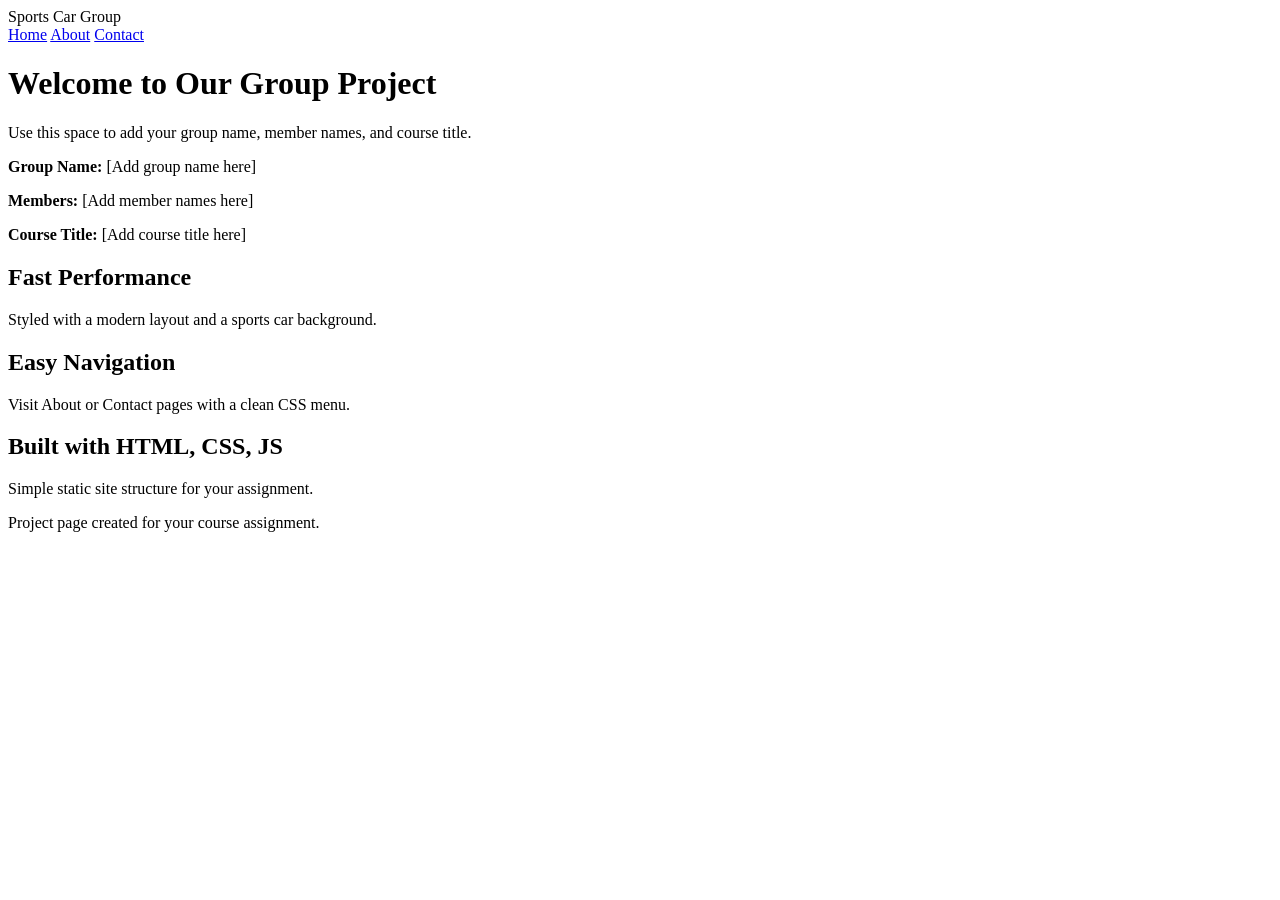
==== index.html @ dd1cf7d3 "Create index.html The beginning" ====
<!DOCTYPE html>
<html lang="en">
<head>
  <meta charset="UTF-8" />
  <meta name="viewport" content="width=device-width, initial-scale=1.0" />
  <title>Home | Sports Car Project</title>
  <link rel="stylesheet" href="styles.css" />
</head>
<body>
  <header class="site-header">
    <div class="logo">Sports Car Group</div>
    <nav class="site-nav">
      <a href="index.html" class="nav-link">Home</a>
      <a href="about.html" class="nav-link">About</a>
      <a href="contact.html" class="nav-link">Contact</a>
    </nav>
  </header>

  <main class="hero-section">
    <div class="hero-content">
      <h1>Welcome to Our Group Project</h1>
      <p>Use this space to add your group name, member names, and course title.</p>
      <div class="info-box">
        <p><strong>Group Name:</strong> [Add group name here]</p>
        <p><strong>Members:</strong> [Add member names here]</p>
        <p><strong>Course Title:</strong> [Add course title here]</p>
      </div>
    </div>
  </main>

  <section class="features">
    <div class="feature-card">
      <h2>Fast Performance</h2>
      <p>Styled with a modern layout and a sports car background.</p>
    </div>
    <div class="feature-card">
      <h2>Easy Navigation</h2>
      <p>Visit About or Contact pages with a clean CSS menu.</p>
    </div>
    <div class="feature-card">
      <h2>Built with HTML, CSS, JS</h2>
      <p>Simple static site structure for your assignment.</p>
    </div>
  </section>

  <footer class="site-footer">
    <p>Project page created for your course assignment.</p>
  </footer>

  <script src="script.js"></script>
</body>
</html>
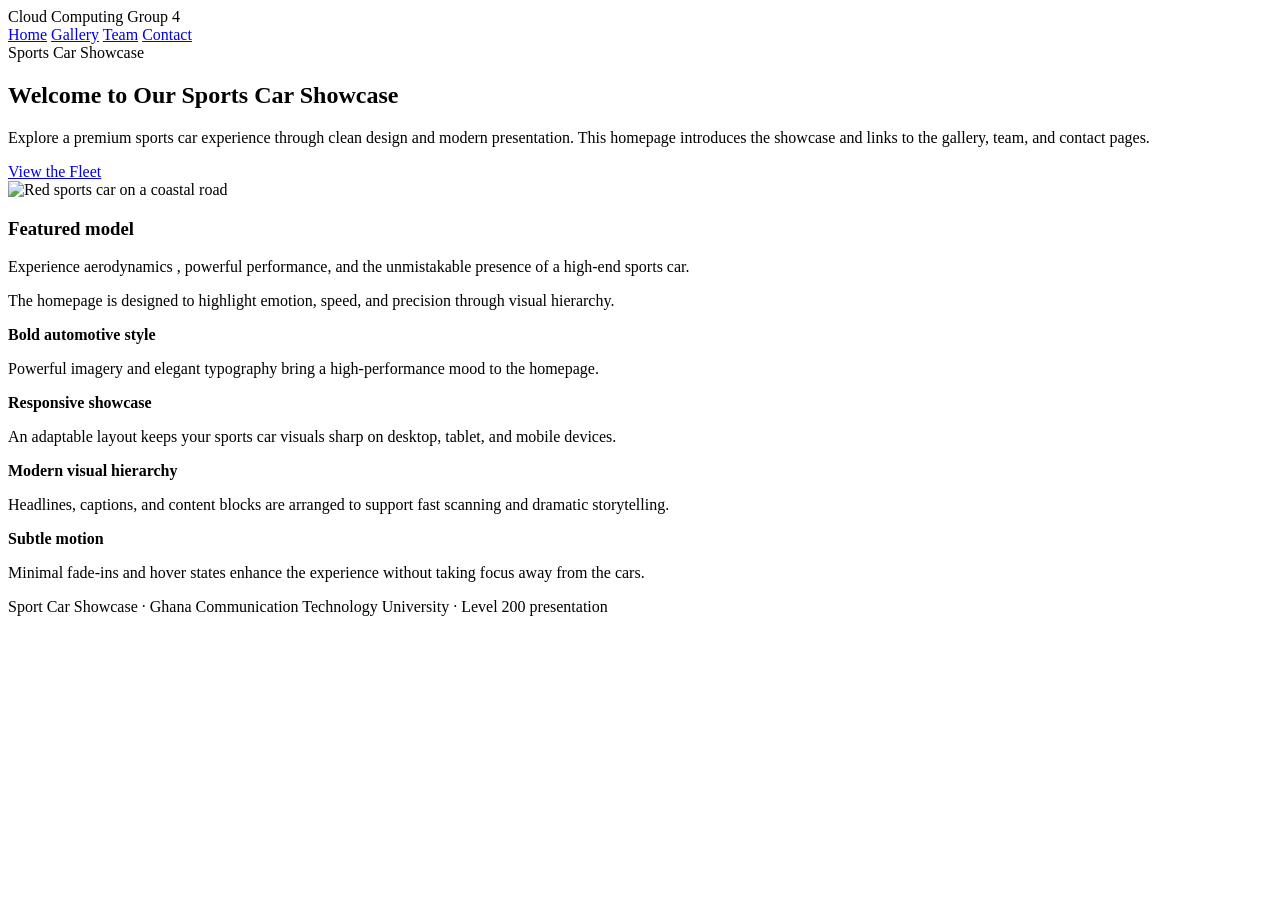
==== commit 90aa1730: "Update index.html" ====
--- a/index.html
+++ b/index.html
@@ -3,50 +3,61 @@
 <head>
   <meta charset="UTF-8" />
   <meta name="viewport" content="width=device-width, initial-scale=1.0" />
-  <title>Home | Sports Car Project</title>
+  <title>Group 4</title>
   <link rel="stylesheet" href="styles.css" />
 </head>
 <body>
-  <header class="site-header">
-    <div class="logo">Sports Car Group</div>
-    <nav class="site-nav">
-      <a href="index.html" class="nav-link">Home</a>
-      <a href="about.html" class="nav-link">About</a>
-      <a href="contact.html" class="nav-link">Contact</a>
-    </nav>
-  </header>
+  <div class="page-shell">
+    <header>
+      <div class="logo">Cloud Computing Group 4</div>
+      <nav class="nav-links">
+        <a href="index.html">Home</a>
+        <a href="gallery.html">Gallery</a>
+        <a href="team.html">Team</a>
+        <a href="contact.html">Contact</a>
+      </nav>
+    </header>
 
-  <main class="hero-section">
-    <div class="hero-content">
-      <h1>Welcome to Our Group Project</h1>
-      <p>Use this space to add your group name, member names, and course title.</p>
-      <div class="info-box">
-        <p><strong>Group Name:</strong> [Add group name here]</p>
-        <p><strong>Members:</strong> [Add member names here]</p>
-        <p><strong>Course Title:</strong> [Add course title here]</p>
+    <section id="overview" class="hero">
+      <div class="hero-copy">
+        <span class="eyebrow">Sports Car Showcase</span>
+        <h1>Welcome to Our Sports Car Showcase</h1>
+        <p>
+          Explore a premium sports car experience through clean design and modern presentation. This homepage introduces the showcase and links to the gallery, team, and contact pages.
+        </p>
+        <a class="button-primary" href="gallery.html">View the Fleet</a>
       </div>
-    </div>
-  </main>
+      <div class="hero-visual">
+        <img class="hero-image" src="https://images.unsplash.com/photo-1503376780353-7e6692767b70?auto=format&fit=crop&w=900&q=80" alt="Red sports car on a coastal road" />
+        <div class="visual-card">
+          <h3>Featured model</h3>
+          <p>Experience aerodynamics , powerful performance, and the unmistakable presence of a high-end sports car.</p>
+          <p style="margin-top:1rem;color:var(--muted);">The homepage is designed to highlight emotion, speed, and precision through visual hierarchy.</p>
+        </div>
+      </div>
+    </section>
 
-  <section class="features">
-    <div class="feature-card">
-      <h2>Fast Performance</h2>
-      <p>Styled with a modern layout and a sports car background.</p>
-    </div>
-    <div class="feature-card">
-      <h2>Easy Navigation</h2>
-      <p>Visit About or Contact pages with a clean CSS menu.</p>
-    </div>
-    <div class="feature-card">
-      <h2>Built with HTML, CSS, JS</h2>
-      <p>Simple static site structure for your assignment.</p>
-    </div>
-  </section>
-
-  <footer class="site-footer">
-    <p>Project page created for your course assignment.</p>
-  </footer>
-
-  <script src="script.js"></script>
+    <section id="features" class="feature-grid">
+      <article class="feature-card">
+        <strong>Bold automotive style</strong>
+        <p>Powerful imagery and elegant typography bring a high-performance mood to the homepage.</p>
+      </article>
+      <article class="feature-card">
+        <strong>Responsive showcase</strong>
+        <p>An adaptable layout keeps your sports car visuals sharp on desktop, tablet, and mobile devices.</p>
+      </article>
+      <article class="feature-card">
+        <strong>Modern visual hierarchy</strong>
+        <p>Headlines, captions, and content blocks are arranged to support fast scanning and dramatic storytelling.</p>
+      </article>
+      <article class="feature-card">
+        <strong>Subtle motion</strong>
+        <p>Minimal fade-ins and hover states enhance the experience without taking focus away from the cars.</p>
+      </article>
+    <footer>
+      Sport Car Showcase · Ghana Communication Technology University · Level 200 presentation
+    </footer>
+  </div>
+  <script src="script.js" defer></script>
 </body>
 </html>
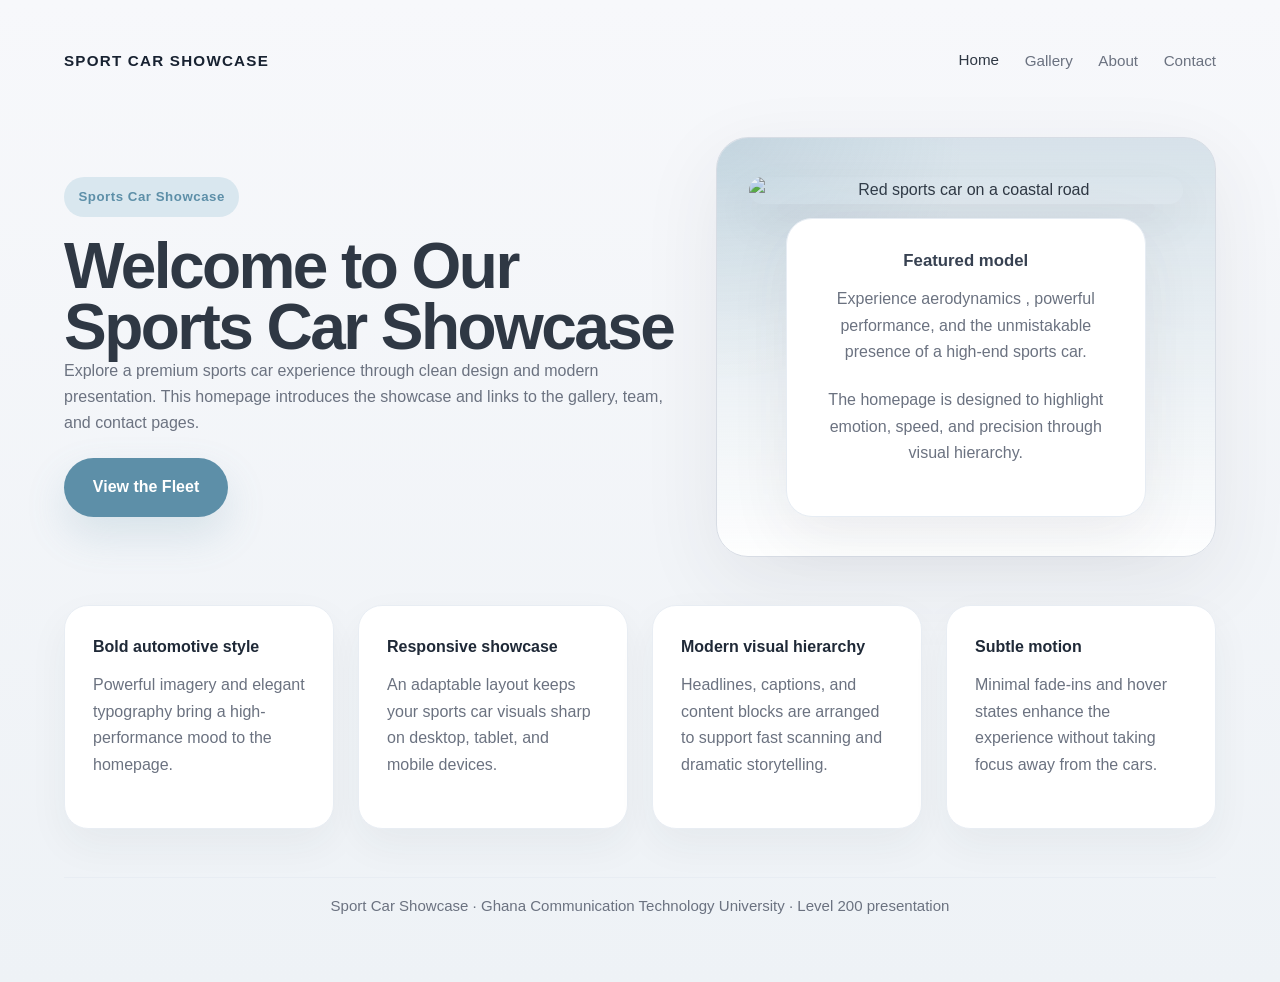
==== commit 1a7aa10c: "Update index.html" ====
--- a/index.html
+++ b/index.html
@@ -3,17 +3,17 @@
 <head>
   <meta charset="UTF-8" />
   <meta name="viewport" content="width=device-width, initial-scale=1.0" />
-  <title>Group 4</title>
+  <title>Sport Car Showcase — Group Presentation</title>
   <link rel="stylesheet" href="styles.css" />
 </head>
 <body>
   <div class="page-shell">
     <header>
-      <div class="logo">Cloud Computing Group 4</div>
+      <div class="logo">Sport Car Showcase</div>
       <nav class="nav-links">
         <a href="index.html">Home</a>
         <a href="gallery.html">Gallery</a>
-        <a href="team.html">Team</a>
+        <a href="about.html">About</a>
         <a href="contact.html">Contact</a>
       </nav>
     </header>
@@ -54,6 +54,7 @@
         <strong>Subtle motion</strong>
         <p>Minimal fade-ins and hover states enhance the experience without taking focus away from the cars.</p>
       </article>
+    </section>
     <footer>
       Sport Car Showcase · Ghana Communication Technology University · Level 200 presentation
     </footer>
--- a/styles.css
+++ b/styles.css
@@ -0,0 +1,432 @@
+:root {
+  color-scheme: light;
+  font-family: "Inter", "Roboto", "Helvetica Neue", Arial, sans-serif;
+  --bg: #f7f8fb;
+  --surface: #ffffff;
+  --text: #2f3844;
+  --muted: #6b7280;
+  --accent: #5d8fa8;
+  --accent-soft: #d9e7ef;
+  --border: #d7dce4;
+  --radius: 24px;
+  --shadow: 0 24px 80px rgba(47, 56, 68, 0.08);
+  --section-gap: 3rem;
+  --transition: 200ms ease-in-out;
+}
+
+* {
+  box-sizing: border-box;
+}
+
+html {
+  scroll-behavior: smooth;
+}
+
+body {
+  margin: 0;
+  min-height: 100vh;
+  background: linear-gradient(180deg, #f7f8fb 0%, #eef2f6 100%);
+  color: var(--text);
+  line-height: 1.65;
+}
+
+a {
+  color: inherit;
+  text-decoration: none;
+}
+
+button,
+.button {
+  font: inherit;
+  cursor: pointer;
+}
+
+.page-shell {
+  max-width: 1200px;
+  margin: 0 auto;
+  padding: 2rem 1.5rem 4rem;
+}
+
+header {
+  margin-bottom: var(--section-gap);
+  padding: 1rem 0;
+  display: flex;
+  justify-content: space-between;
+  align-items: center;
+  gap: 1.5rem;
+}
+
+.logo {
+  font-weight: 700;
+  letter-spacing: 0.08em;
+  text-transform: uppercase;
+  color: #182231;
+  font-size: 0.95rem;
+}
+
+.nav-links {
+  display: flex;
+  align-items: center;
+  gap: 1.6rem;
+  flex-wrap: wrap;
+}
+
+.nav-links a {
+  color: var(--muted);
+  font-size: 0.95rem;
+  transition: color var(--transition), transform var(--transition);
+}
+
+.nav-links a:hover,
+.nav-links a.active {
+  color: var(--text);
+  transform: translateY(-1px);
+}
+
+.hero {
+  display: grid;
+  gap: 2.5rem;
+  align-items: center;
+  grid-template-columns: minmax(0, 1.1fr) minmax(280px, 0.9fr);
+  animation: fadeIn 0.75s ease both;
+}
+
+.hero-copy {
+  max-width: 620px;
+}
+
+.eyebrow {
+  display: inline-flex;
+  align-items: center;
+  padding: 0.55rem 0.9rem;
+  border-radius: 999px;
+  background: var(--accent-soft);
+  color: var(--accent);
+  font-size: 0.83rem;
+  font-weight: 700;
+  letter-spacing: 0.04em;
+  margin-bottom: 1.2rem;
+}
+
+h1 {
+  font-size: clamp(2.8rem, 5vw, 4.4rem);
+  line-height: 0.95;
+  margin: 0;
+  letter-spacing: -0.04em;
+}
+
+h2 {
+  font-size: clamp(1.3rem, 2vw, 1.75rem);
+  margin: 0 0 1rem;
+  color: #1f2937;
+}
+
+h3 {
+  font-size: 1.05rem;
+  margin: 0 0 0.75rem;
+  color: #374151;
+}
+
+p {
+  margin: 0 0 1.35rem;
+  color: var(--muted);
+  font-size: 1rem;
+  max-width: 46rem;
+}
+
+.hero-copy p:last-child {
+  margin-bottom: 1.85rem;
+}
+
+.button-primary {
+  display: inline-flex;
+  align-items: center;
+  justify-content: center;
+  padding: 1rem 1.8rem;
+  border-radius: 999px;
+  background: var(--accent);
+  color: #ffffff;
+  font-weight: 700;
+  box-shadow: 0 18px 40px rgba(93, 143, 168, 0.18);
+  transition: transform var(--transition), box-shadow var(--transition), background var(--transition);
+}
+
+.button-primary:hover {
+  transform: translateY(-2px);
+  box-shadow: 0 22px 50px rgba(93, 143, 168, 0.22);
+  background: #4d7b93;
+}
+
+.hero-visual {
+  min-height: 420px;
+  border-radius: 32px;
+  padding: 2rem;
+  background: linear-gradient(180deg, rgba(93, 143, 168, 0.2) 0%, rgba(255,255,255,0.85) 100%);
+  border: 1px solid var(--border);
+  box-shadow: var(--shadow);
+  display: grid;
+  align-items: center;
+  justify-items: center;
+  text-align: center;
+  position: relative;
+}
+
+.hero-image {
+  width: 100%;
+  max-width: 500px;
+  border-radius: 24px;
+  object-fit: cover;
+  display: block;
+  box-shadow: 0 18px 40px rgba(47, 56, 68, 0.08);
+}
+
+.hero-visual::before {
+  content: "";
+  position: absolute;
+  inset: 0;
+  border-radius: 32px;
+  background: radial-gradient(circle at top left, rgba(93, 143, 168, 0.16), transparent 38%);
+  pointer-events: none;
+}
+
+.hero-visual .visual-card {
+  position: relative;
+  z-index: 1;
+  width: min(100%, 360px);
+  padding: 1.75rem;
+  border-radius: 26px;
+  background: #ffffff;
+  border: 1px solid #e6ecf3;
+  box-shadow: 0 18px 60px rgba(47, 56, 68, 0.08);
+}
+
+.feature-grid {
+  display: grid;
+  gap: 1.5rem;
+  margin: var(--section-gap) 0;
+  grid-template-columns: repeat(auto-fit, minmax(240px, 1fr));
+  animation: fadeIn 0.75s ease both;
+  animation-delay: 0.2s;
+}
+
+.feature-card {
+  padding: 1.75rem;
+  border-radius: 24px;
+  background: var(--surface);
+  border: 1px solid #e8edf3;
+  box-shadow: 0 16px 40px rgba(47, 56, 68, 0.05);
+  transition: transform var(--transition), border-color var(--transition);
+}
+
+.car-gallery {
+  display: grid;
+  gap: 1.5rem;
+  margin: var(--section-gap) 0;
+  grid-template-columns: repeat(auto-fit, minmax(240px, 1fr));
+}
+
+.car-card {
+  display: grid;
+  gap: 1rem;
+  background: #ffffff;
+  border: 1px solid #e8edf3;
+  border-radius: 28px;
+  overflow: hidden;
+  box-shadow: 0 18px 50px rgba(47, 56, 68, 0.08);
+  transition: transform var(--transition), box-shadow var(--transition);
+}
+
+.car-card:hover {
+  transform: translateY(-2px);
+  box-shadow: 0 22px 55px rgba(47, 56, 68, 0.12);
+}
+
+.car-card img {
+  width: 100%;
+  display: block;
+  aspect-ratio: 16 / 10;
+  object-fit: cover;
+}
+
+.car-copy {
+  padding: 1.35rem 1.5rem 1.8rem;
+}
+
+.car-copy h3 {
+  margin: 0 0 0.75rem;
+  font-size: 1.1rem;
+  color: #1f2937;
+}
+
+.car-copy p {
+  margin: 0;
+  color: var(--muted);
+}
+
+.contact-section {
+  margin-top: var(--section-gap);
+  padding: 2.5rem;
+  border-radius: 32px;
+  background: rgba(255,255,255,0.95);
+  border: 1px solid #e6ecf3;
+  box-shadow: var(--shadow);
+}
+
+.contact-content {
+  display: grid;
+  gap: 2rem;
+}
+
+.contact-copy h2 {
+  margin-top: 0;
+  color: #1f2937;
+}
+
+.contact-grid {
+  display: grid;
+  gap: 2rem;
+  grid-template-columns: minmax(320px, 1.2fr) minmax(260px, 0.8fr);
+  align-items: start;
+}
+
+.contact-form {
+  display: grid;
+  gap: 1rem;
+}
+
+.form-group label {
+  display: block;
+  margin-bottom: 0.65rem;
+  font-weight: 600;
+  color: #182231;
+}
+
+.form-group input,
+.form-group textarea {
+  width: 100%;
+  padding: 1rem 1.1rem;
+  border-radius: 18px;
+  border: 1px solid #d7dce4;
+  background: #f7f8fb;
+  color: var(--text);
+}
+
+.form-group textarea {
+  min-height: 180px;
+  resize: vertical;
+}
+
+.contact-aside {
+  display: grid;
+  align-items: start;
+}
+
+.contact-card {
+  padding: 1.8rem;
+  border-radius: 28px;
+  background: var(--accent-soft);
+  border: 1px solid #d9e7ef;
+}
+
+.contact-card h3 {
+  margin-top: 0;
+}
+
+.contact-card p {
+  margin: 0;
+  color: var(--text);
+}
+
+.feature-card:hover {
+  transform: translateY(-3px);
+  border-color: rgba(93, 143, 168, 0.26);
+}
+
+.feature-card strong {
+  display: block;
+  margin-bottom: 0.75rem;
+  color: #1f2937;
+  font-size: 1rem;
+}
+
+.team-overview {
+  display: grid;
+  gap: 2rem;
+  grid-template-columns: 1.75fr 1fr;
+  align-items: start;
+  padding: 2.5rem 2rem;
+  background: rgba(255,255,255,0.92);
+  border: 1px solid #e6ecf3;
+  border-radius: 32px;
+  box-shadow: var(--shadow);
+  animation: fadeIn 0.75s ease both;
+  animation-delay: 0.35s;
+}
+
+.team-overview h2 {
+  margin-top: 0;
+}
+
+.team-badges {
+  display: grid;
+  gap: 0.9rem;
+  padding: 0;
+  list-style: none;
+}
+
+.team-badges li {
+  padding: 1rem 1.2rem;
+  border-radius: 18px;
+  background: #f7f8fb;
+  border: 1px solid #e8edf3;
+  color: #2f3844;
+  font-size: 0.98rem;
+}
+
+footer {
+  margin-top: var(--section-gap);
+  padding-top: 1rem;
+  border-top: 1px solid #e8edf3;
+  color: var(--muted);
+  font-size: 0.94rem;
+  text-align: center;
+}
+
+@keyframes fadeIn {
+  from { opacity: 0; transform: translateY(18px); }
+  to { opacity: 1; transform: translateY(0); }
+}
+
+@media (max-width: 900px) {
+  .hero {
+    grid-template-columns: 1fr;
+  }
+
+  .hero-visual {
+    min-height: 360px;
+  }
+
+  .team-overview {
+    grid-template-columns: 1fr;
+  }
+}
+
+@media (max-width: 680px) {
+  header {
+    flex-direction: column;
+    align-items: flex-start;
+  }
+
+  .nav-links {
+    width: 100%;
+    justify-content: space-between;
+  }
+
+  .hero {
+    padding-top: 0;
+  }
+
+  .hero-visual {
+    padding: 1.5rem;
+  }
+}
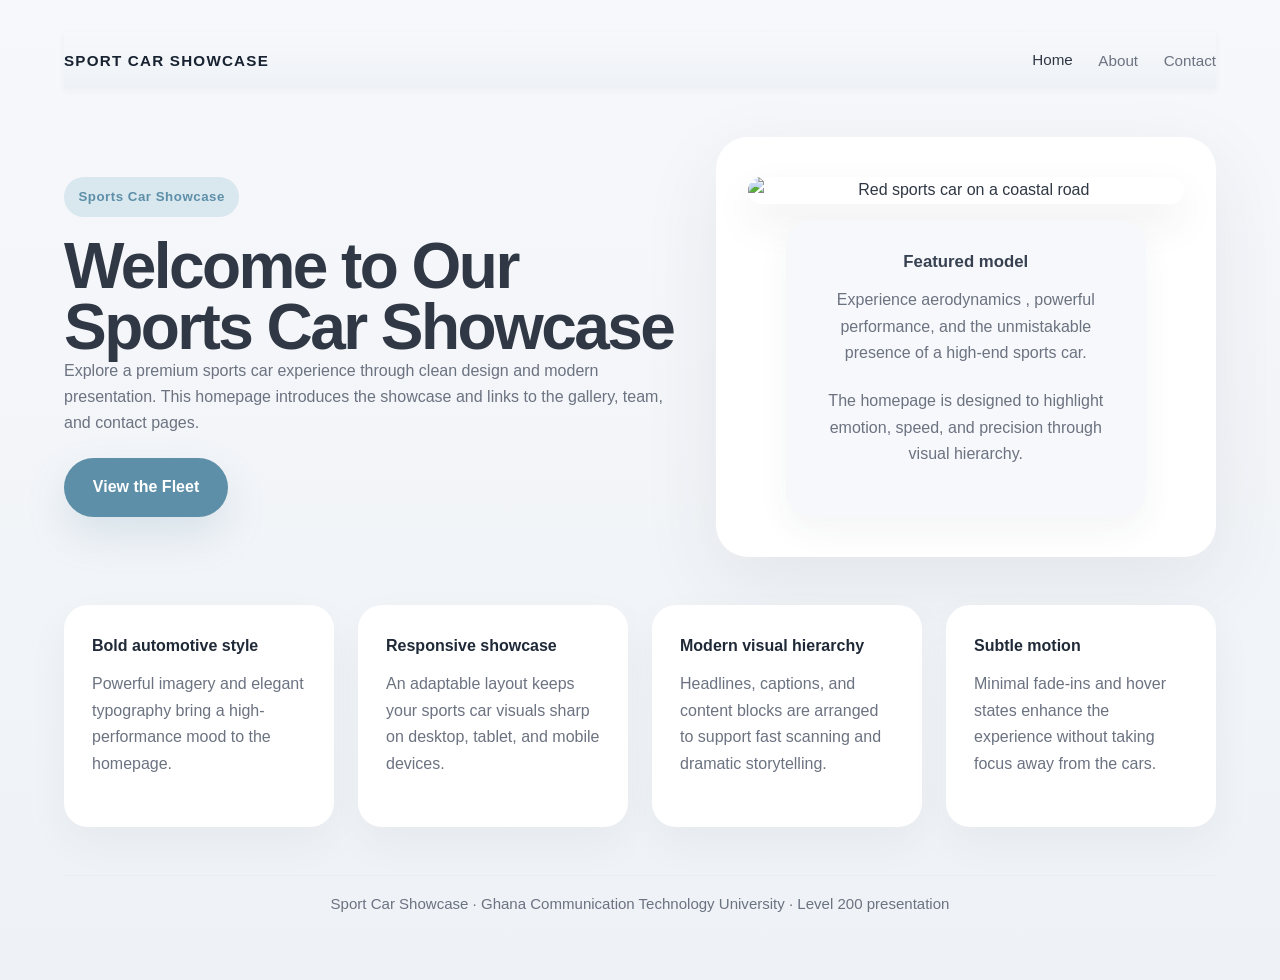
==== commit ae5e514a: "Update index.html" ====
--- a/index.html
+++ b/index.html
@@ -12,7 +12,6 @@
       <div class="logo">Sport Car Showcase</div>
       <nav class="nav-links">
         <a href="index.html">Home</a>
-        <a href="gallery.html">Gallery</a>
         <a href="about.html">About</a>
         <a href="contact.html">Contact</a>
       </nav>
--- a/styles.css
+++ b/styles.css
@@ -48,12 +48,17 @@
 }
 
 header {
+  position: sticky;
+  top: 0;
+  z-index: 100;
   margin-bottom: var(--section-gap);
   padding: 1rem 0;
   display: flex;
   justify-content: space-between;
   align-items: center;
   gap: 1.5rem;
+  background: linear-gradient(180deg, #f7f8fb 0%, #eef2f6 100%);
+  box-shadow: 0 2px 8px rgba(47, 56, 68, 0.04);
 }
 
 .logo {
@@ -161,9 +166,8 @@
   min-height: 420px;
   border-radius: 32px;
   padding: 2rem;
-  background: linear-gradient(180deg, rgba(93, 143, 168, 0.2) 0%, rgba(255,255,255,0.85) 100%);
-  border: 1px solid var(--border);
-  box-shadow: var(--shadow);
+  background: #ffffff;
+  box-shadow: 0 24px 80px rgba(47, 56, 68, 0.08);
   display: grid;
   align-items: center;
   justify-items: center;
@@ -180,14 +184,6 @@
   box-shadow: 0 18px 40px rgba(47, 56, 68, 0.08);
 }
 
-.hero-visual::before {
-  content: "";
-  position: absolute;
-  inset: 0;
-  border-radius: 32px;
-  background: radial-gradient(circle at top left, rgba(93, 143, 168, 0.16), transparent 38%);
-  pointer-events: none;
-}
 
 .hero-visual .visual-card {
   position: relative;
@@ -195,9 +191,8 @@
   width: min(100%, 360px);
   padding: 1.75rem;
   border-radius: 26px;
-  background: #ffffff;
-  border: 1px solid #e6ecf3;
-  box-shadow: 0 18px 60px rgba(47, 56, 68, 0.08);
+  background: #f7f8fb;
+  box-shadow: 0 14px 32px rgba(47, 56, 68, 0.05);
 }
 
 .feature-grid {
@@ -213,7 +208,6 @@
   padding: 1.75rem;
   border-radius: 24px;
   background: var(--surface);
-  border: 1px solid #e8edf3;
   box-shadow: 0 16px 40px rgba(47, 56, 68, 0.05);
   transition: transform var(--transition), border-color var(--transition);
 }
@@ -229,7 +223,6 @@
   display: grid;
   gap: 1rem;
   background: #ffffff;
-  border: 1px solid #e8edf3;
   border-radius: 28px;
   overflow: hidden;
   box-shadow: 0 18px 50px rgba(47, 56, 68, 0.08);
@@ -267,9 +260,8 @@
   margin-top: var(--section-gap);
   padding: 2.5rem;
   border-radius: 32px;
-  background: rgba(255,255,255,0.95);
-  border: 1px solid #e6ecf3;
-  box-shadow: var(--shadow);
+  background: #ffffff;
+  box-shadow: 0 24px 80px rgba(47, 56, 68, 0.08);
 }
 
 .contact-content {
@@ -306,7 +298,7 @@
   width: 100%;
   padding: 1rem 1.1rem;
   border-radius: 18px;
-  border: 1px solid #d7dce4;
+  border: none;
   background: #f7f8fb;
   color: var(--text);
 }
@@ -325,7 +317,6 @@
   padding: 1.8rem;
   border-radius: 28px;
   background: var(--accent-soft);
-  border: 1px solid #d9e7ef;
 }
 
 .contact-card h3 {
@@ -339,7 +330,6 @@
 
 .feature-card:hover {
   transform: translateY(-3px);
-  border-color: rgba(93, 143, 168, 0.26);
 }
 
 .feature-card strong {
@@ -355,10 +345,9 @@
   grid-template-columns: 1.75fr 1fr;
   align-items: start;
   padding: 2.5rem 2rem;
-  background: rgba(255,255,255,0.92);
-  border: 1px solid #e6ecf3;
+  background: #ffffff;
   border-radius: 32px;
-  box-shadow: var(--shadow);
+  box-shadow: 0 24px 80px rgba(47, 56, 68, 0.08);
   animation: fadeIn 0.75s ease both;
   animation-delay: 0.35s;
 }
@@ -378,7 +367,6 @@
   padding: 1rem 1.2rem;
   border-radius: 18px;
   background: #f7f8fb;
-  border: 1px solid #e8edf3;
   color: #2f3844;
   font-size: 0.98rem;
 }
